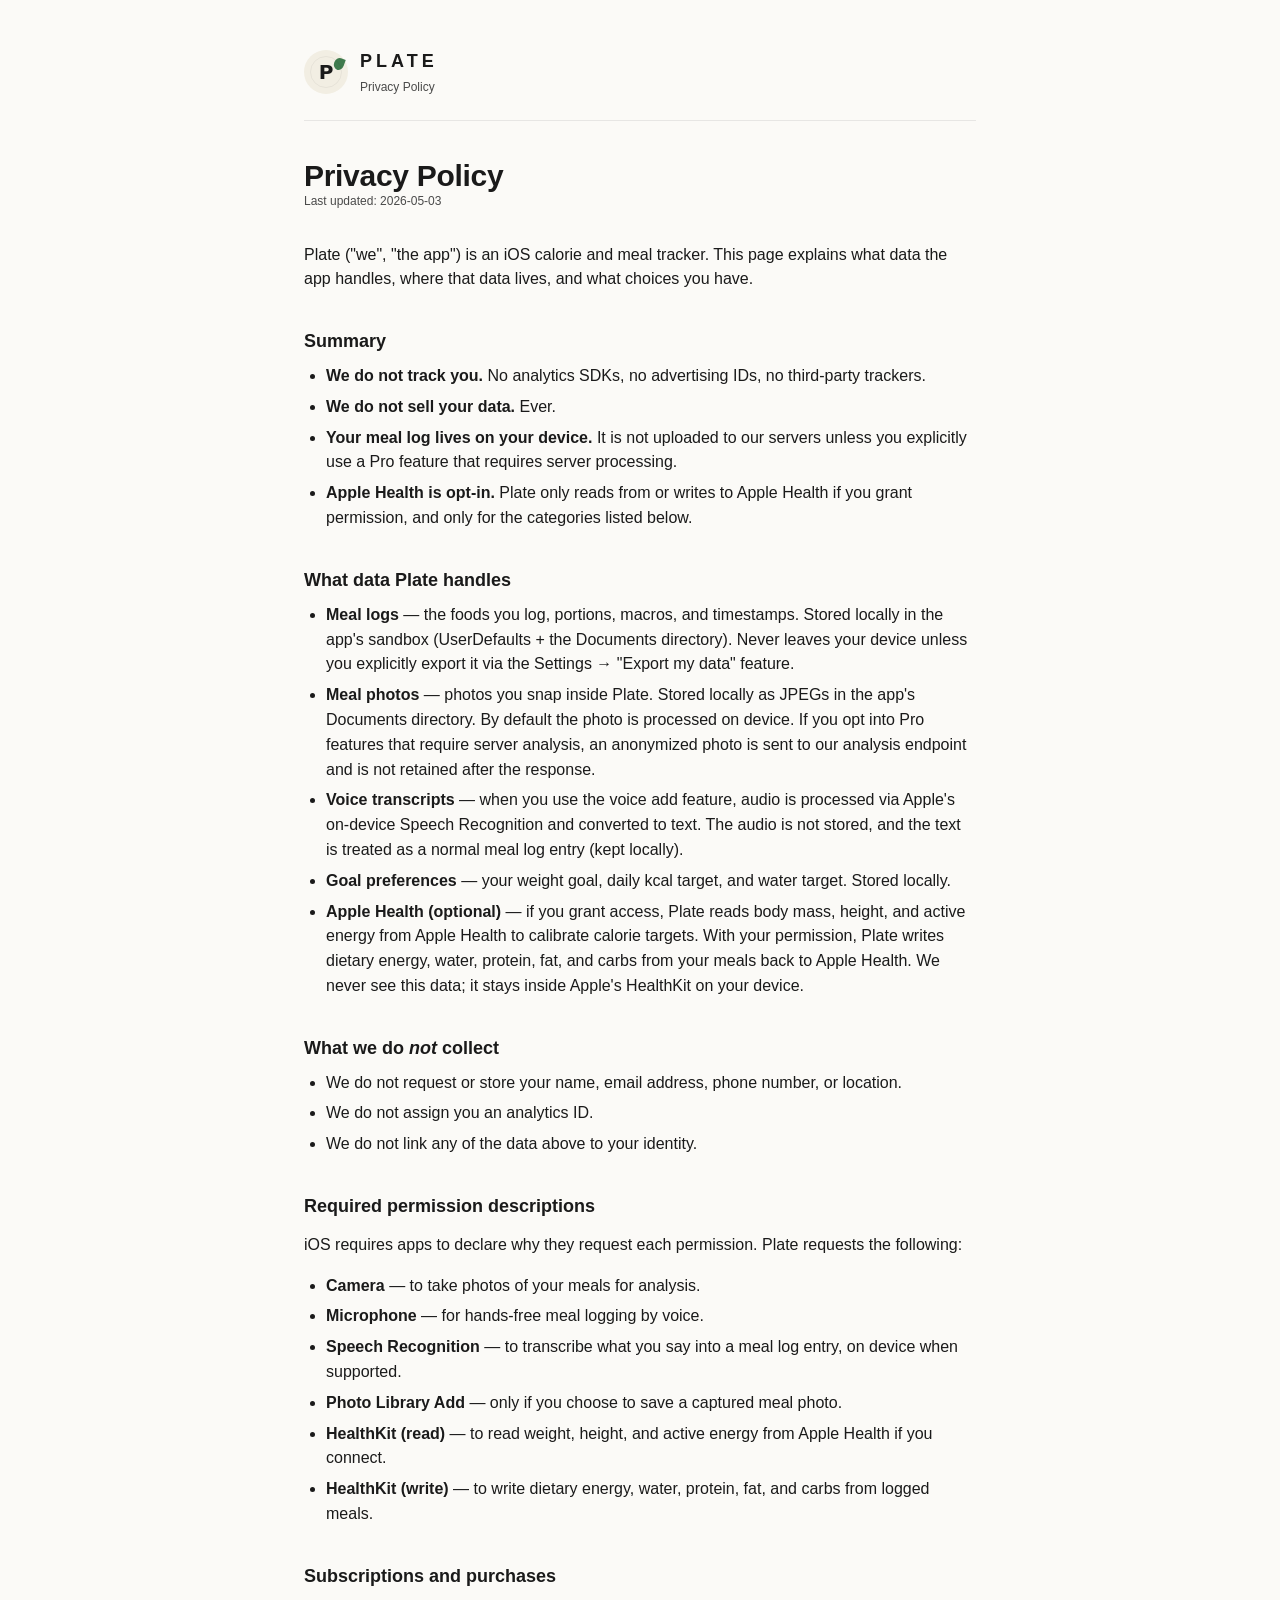
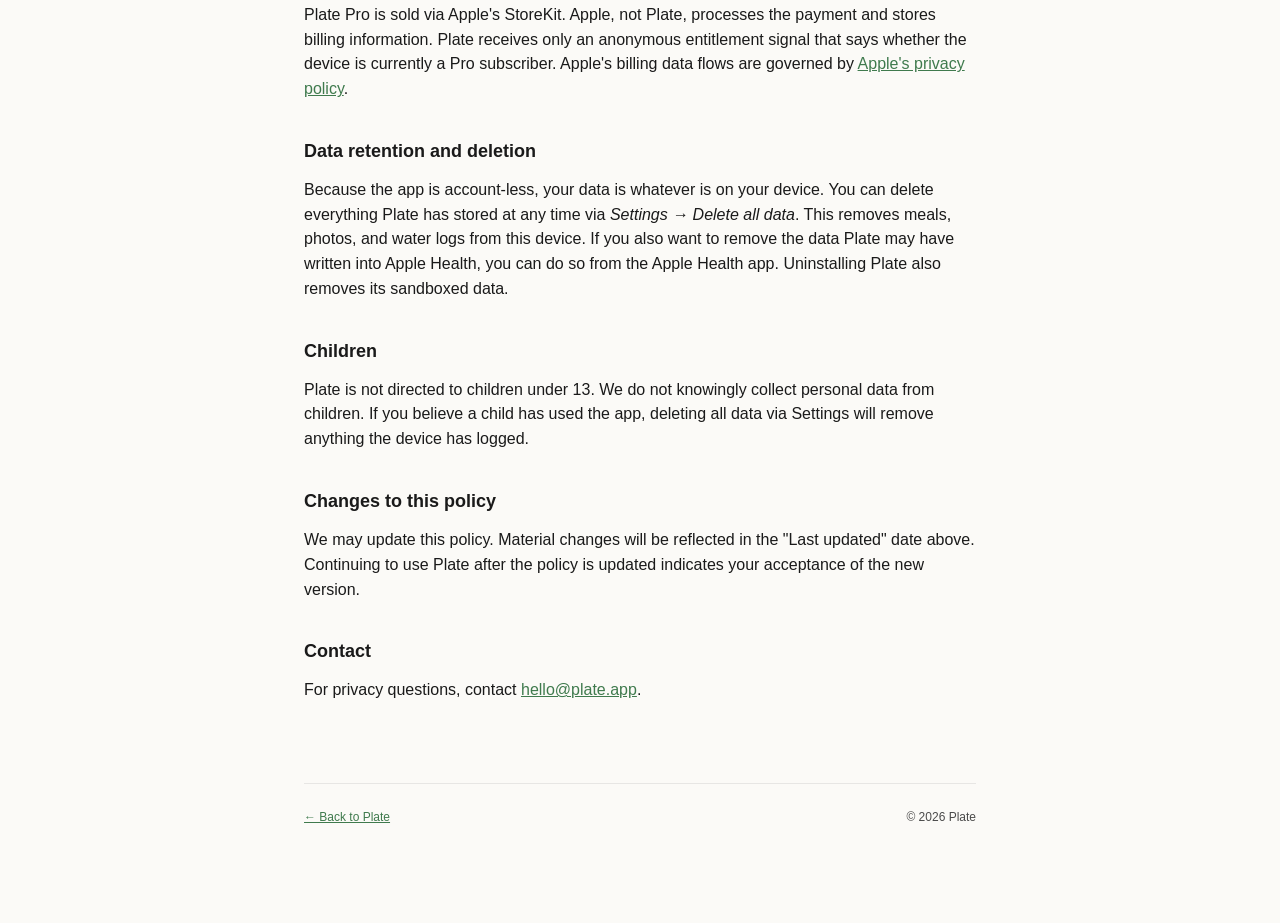
==== privacy.html @ ee0c0174 "chore: initial site (privacy, terms, support)" ====
<!doctype html>
<html lang="en">
<head>
  <meta charset="utf-8" />
  <meta name="viewport" content="width=device-width, initial-scale=1" />
  <title>Privacy Policy · Plate</title>
  <meta name="description" content="Plate's privacy policy. Photos analyzed on device by default. No tracking. No selling data." />
  <link rel="stylesheet" href="style.css" />
</head>
<body>
  <main>
    <header class="brand">
      <a href="index.html" style="text-decoration:none;color:inherit;display:flex;align-items:center;gap:12px;">
        <div class="logo" aria-hidden="true">
          <span class="glyph">P</span>
          <span class="sprig"></span>
        </div>
        <div>
          <div class="brand-name">PLATE</div>
          <div class="brand-meta">Privacy Policy</div>
        </div>
      </a>
    </header>

    <h1>Privacy Policy</h1>
    <div class="updated">Last updated: 2026-05-03</div>

    <p>Plate ("we", "the app") is an iOS calorie and meal tracker. This page explains what data the app handles, where that data lives, and what choices you have.</p>

    <h2>Summary</h2>
    <ul>
      <li><strong>We do not track you.</strong> No analytics SDKs, no advertising IDs, no third-party trackers.</li>
      <li><strong>We do not sell your data.</strong> Ever.</li>
      <li><strong>Your meal log lives on your device.</strong> It is not uploaded to our servers unless you explicitly use a Pro feature that requires server processing.</li>
      <li><strong>Apple Health is opt-in.</strong> Plate only reads from or writes to Apple Health if you grant permission, and only for the categories listed below.</li>
    </ul>

    <h2>What data Plate handles</h2>
    <ul>
      <li><strong>Meal logs</strong> — the foods you log, portions, macros, and timestamps. Stored locally in the app's sandbox (UserDefaults + the Documents directory). Never leaves your device unless you explicitly export it via the Settings → "Export my data" feature.</li>
      <li><strong>Meal photos</strong> — photos you snap inside Plate. Stored locally as JPEGs in the app's Documents directory. By default the photo is processed on device. If you opt into Pro features that require server analysis, an anonymized photo is sent to our analysis endpoint and is not retained after the response.</li>
      <li><strong>Voice transcripts</strong> — when you use the voice add feature, audio is processed via Apple's on-device Speech Recognition and converted to text. The audio is not stored, and the text is treated as a normal meal log entry (kept locally).</li>
      <li><strong>Goal preferences</strong> — your weight goal, daily kcal target, and water target. Stored locally.</li>
      <li><strong>Apple Health (optional)</strong> — if you grant access, Plate reads body mass, height, and active energy from Apple Health to calibrate calorie targets. With your permission, Plate writes dietary energy, water, protein, fat, and carbs from your meals back to Apple Health. We never see this data; it stays inside Apple's HealthKit on your device.</li>
    </ul>

    <h2>What we do <em>not</em> collect</h2>
    <ul>
      <li>We do not request or store your name, email address, phone number, or location.</li>
      <li>We do not assign you an analytics ID.</li>
      <li>We do not link any of the data above to your identity.</li>
    </ul>

    <h2>Required permission descriptions</h2>
    <p>iOS requires apps to declare why they request each permission. Plate requests the following:</p>
    <ul>
      <li><strong>Camera</strong> — to take photos of your meals for analysis.</li>
      <li><strong>Microphone</strong> — for hands-free meal logging by voice.</li>
      <li><strong>Speech Recognition</strong> — to transcribe what you say into a meal log entry, on device when supported.</li>
      <li><strong>Photo Library Add</strong> — only if you choose to save a captured meal photo.</li>
      <li><strong>HealthKit (read)</strong> — to read weight, height, and active energy from Apple Health if you connect.</li>
      <li><strong>HealthKit (write)</strong> — to write dietary energy, water, protein, fat, and carbs from logged meals.</li>
    </ul>

    <h2>Subscriptions and purchases</h2>
    <p>Plate Pro is sold via Apple's StoreKit. Apple, not Plate, processes the payment and stores billing information. Plate receives only an anonymous entitlement signal that says whether the device is currently a Pro subscriber. Apple's billing data flows are governed by <a href="https://www.apple.com/legal/privacy/data/en/app-store/" target="_blank" rel="noopener">Apple's privacy policy</a>.</p>

    <h2>Data retention and deletion</h2>
    <p>Because the app is account-less, your data is whatever is on your device. You can delete everything Plate has stored at any time via <em>Settings → Delete all data</em>. This removes meals, photos, and water logs from this device. If you also want to remove the data Plate may have written into Apple Health, you can do so from the Apple Health app. Uninstalling Plate also removes its sandboxed data.</p>

    <h2>Children</h2>
    <p>Plate is not directed to children under 13. We do not knowingly collect personal data from children. If you believe a child has used the app, deleting all data via Settings will remove anything the device has logged.</p>

    <h2>Changes to this policy</h2>
    <p>We may update this policy. Material changes will be reflected in the "Last updated" date above. Continuing to use Plate after the policy is updated indicates your acceptance of the new version.</p>

    <h2>Contact</h2>
    <p>For privacy questions, contact <a href="mailto:hello@plate.app">hello@plate.app</a>.</p>

    <footer>
      <a href="index.html">← Back to Plate</a>
      <span>© 2026 Plate</span>
    </footer>
  </main>
</body>
</html>
---- style.css ----
/* Plate · marketing/legal site stylesheet.
   Mirrors the in-app palette: off-white background, plate-ceramic accents,
   calorie-ink for body, protein-green for highlights. */

:root {
  --bg: #FBFAF7;
  --plate: #F2EEE3;
  --ink: #1A1A1A;
  --muted: #4A4A4A;
  --green: #3F7A4D;
  --hairline: rgba(0, 0, 0, 0.08);
}

* { box-sizing: border-box; }

html, body {
  margin: 0;
  padding: 0;
  background: var(--bg);
  color: var(--ink);
  font-family: -apple-system, BlinkMacSystemFont, "SF Pro Text", "Inter",
               "Helvetica Neue", Arial, sans-serif;
  font-size: 16px;
  line-height: 1.55;
  -webkit-font-smoothing: antialiased;
}

main {
  max-width: 720px;
  margin: 0 auto;
  padding: 48px 24px 96px;
}

header.brand {
  display: flex;
  align-items: center;
  gap: 12px;
  margin-bottom: 32px;
  padding-bottom: 24px;
  border-bottom: 1px solid var(--hairline);
}

.logo {
  width: 44px;
  height: 44px;
  border-radius: 50%;
  background: var(--plate);
  position: relative;
  flex: 0 0 44px;
}
.logo::after {
  content: "";
  position: absolute;
  inset: 6px;
  border-radius: 50%;
  border: 1px solid rgba(0,0,0,0.05);
}
.logo .glyph {
  position: absolute;
  inset: 0;
  display: grid;
  place-items: center;
  font-weight: 700;
  font-size: 20px;
  color: var(--ink);
  font-family: "SF Pro Display", -apple-system, system-ui, sans-serif;
}
.logo .sprig {
  position: absolute;
  width: 10px;
  height: 12px;
  right: 4px;
  top: 8px;
  background: var(--green);
  border-radius: 50% 0 50% 50%;
  transform: rotate(20deg);
}

.brand-name {
  font-size: 18px;
  font-weight: 600;
  letter-spacing: 4px;
}

.brand-meta {
  font-size: 12px;
  color: var(--muted);
  margin-top: 2px;
}

h1 {
  font-size: 30px;
  font-weight: 600;
  margin: 0 0 8px;
  letter-spacing: -0.01em;
}

.subtitle {
  color: var(--muted);
  margin: 0 0 32px;
}

h2 {
  font-size: 18px;
  font-weight: 600;
  margin: 36px 0 8px;
}

p, li { color: var(--ink); }

p { margin: 12px 0 16px; }

ul {
  padding-left: 22px;
  margin: 8px 0 16px;
}

li { margin: 6px 0; }

a { color: var(--green); }
a:hover { text-decoration: underline; }

.card {
  background: var(--plate);
  border-radius: 16px;
  padding: 18px 22px;
  margin: 20px 0;
}

.tile-row {
  display: grid;
  grid-template-columns: 1fr 1fr 1fr;
  gap: 12px;
  margin-top: 24px;
}

.tile {
  display: block;
  background: var(--plate);
  border-radius: 14px;
  padding: 18px;
  text-decoration: none;
  color: var(--ink);
  border: 1px solid transparent;
  transition: border-color 120ms ease;
}
.tile:hover { border-color: var(--green); }
.tile h3 { font-size: 15px; margin: 0 0 4px; font-weight: 600; }
.tile p  { font-size: 13px; color: var(--muted); margin: 0; }

footer {
  margin-top: 80px;
  padding-top: 24px;
  border-top: 1px solid var(--hairline);
  font-size: 12px;
  color: var(--muted);
  display: flex;
  justify-content: space-between;
  flex-wrap: wrap;
  gap: 12px;
}

.updated {
  font-size: 12px;
  color: var(--muted);
  margin-top: -16px;
  margin-bottom: 32px;
}

@media (max-width: 540px) {
  main { padding: 28px 18px 72px; }
  h1 { font-size: 26px; }
  .tile-row { grid-template-columns: 1fr; }
}
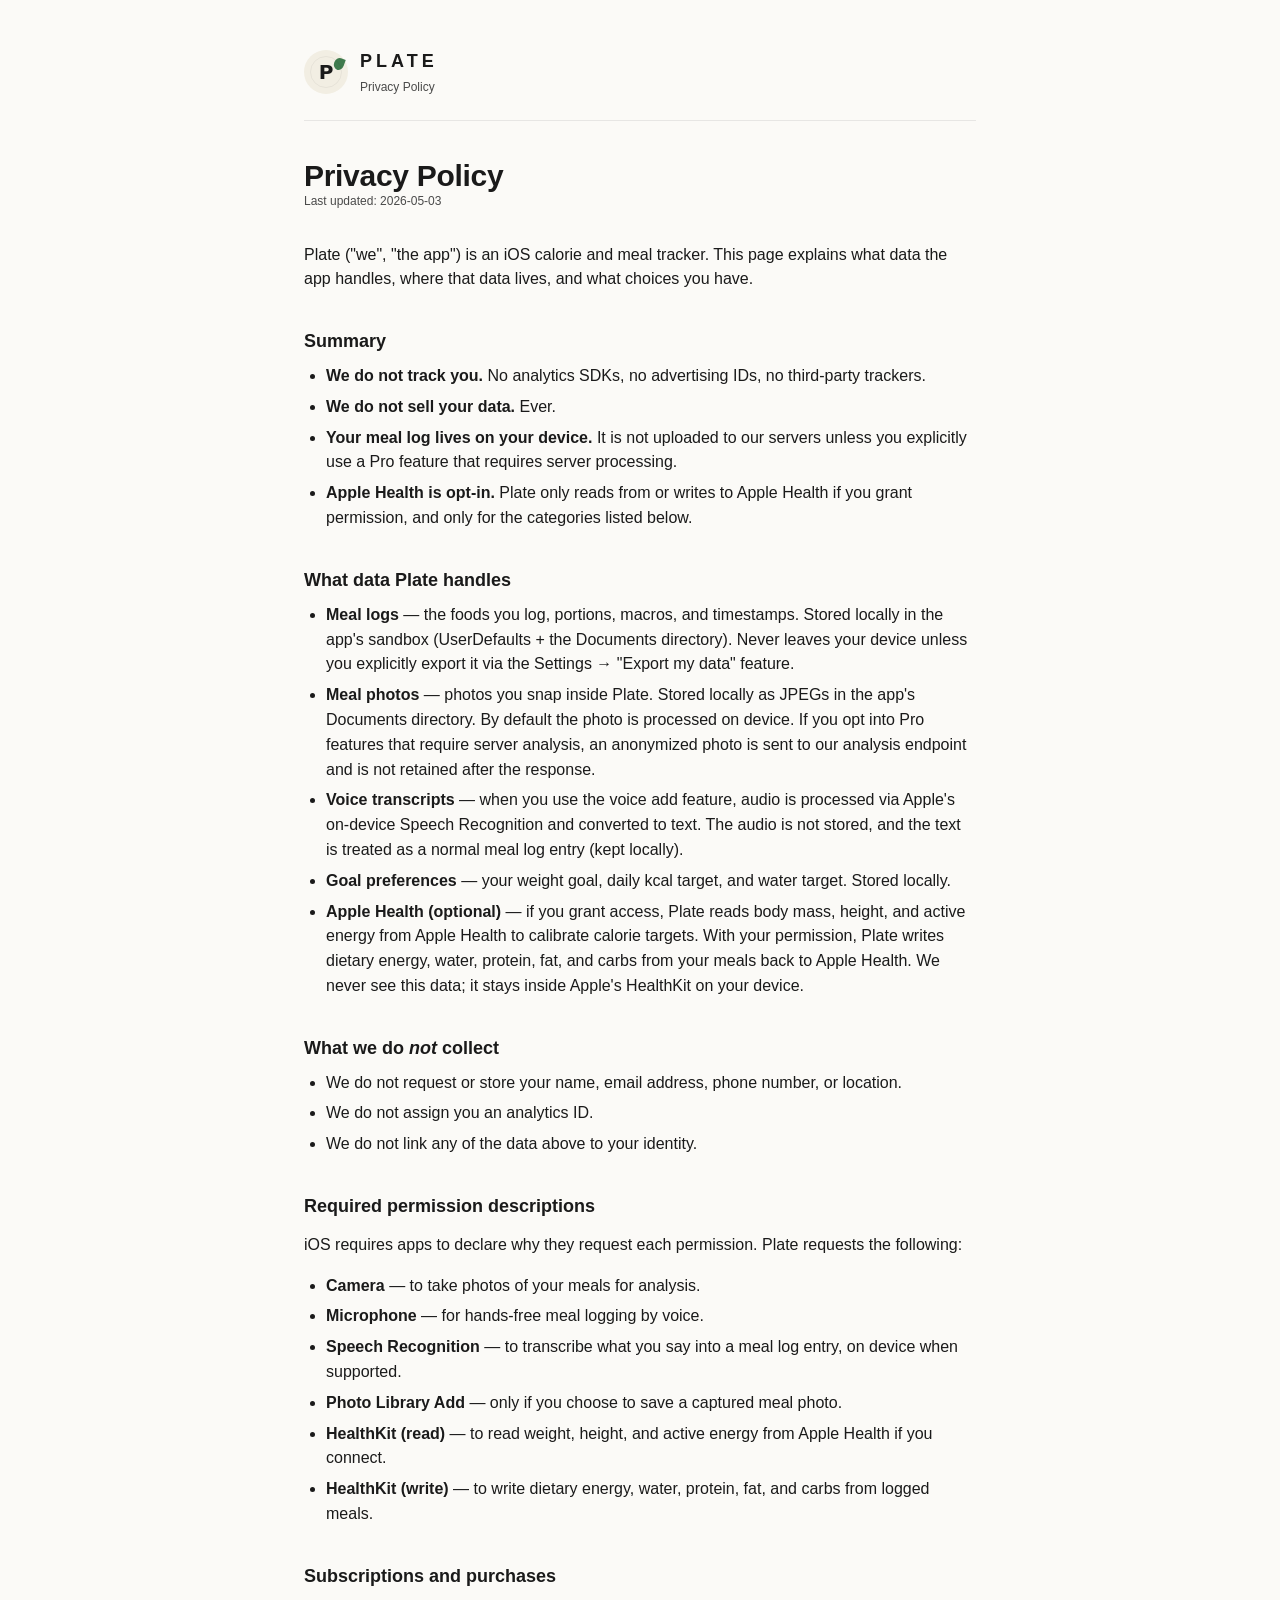
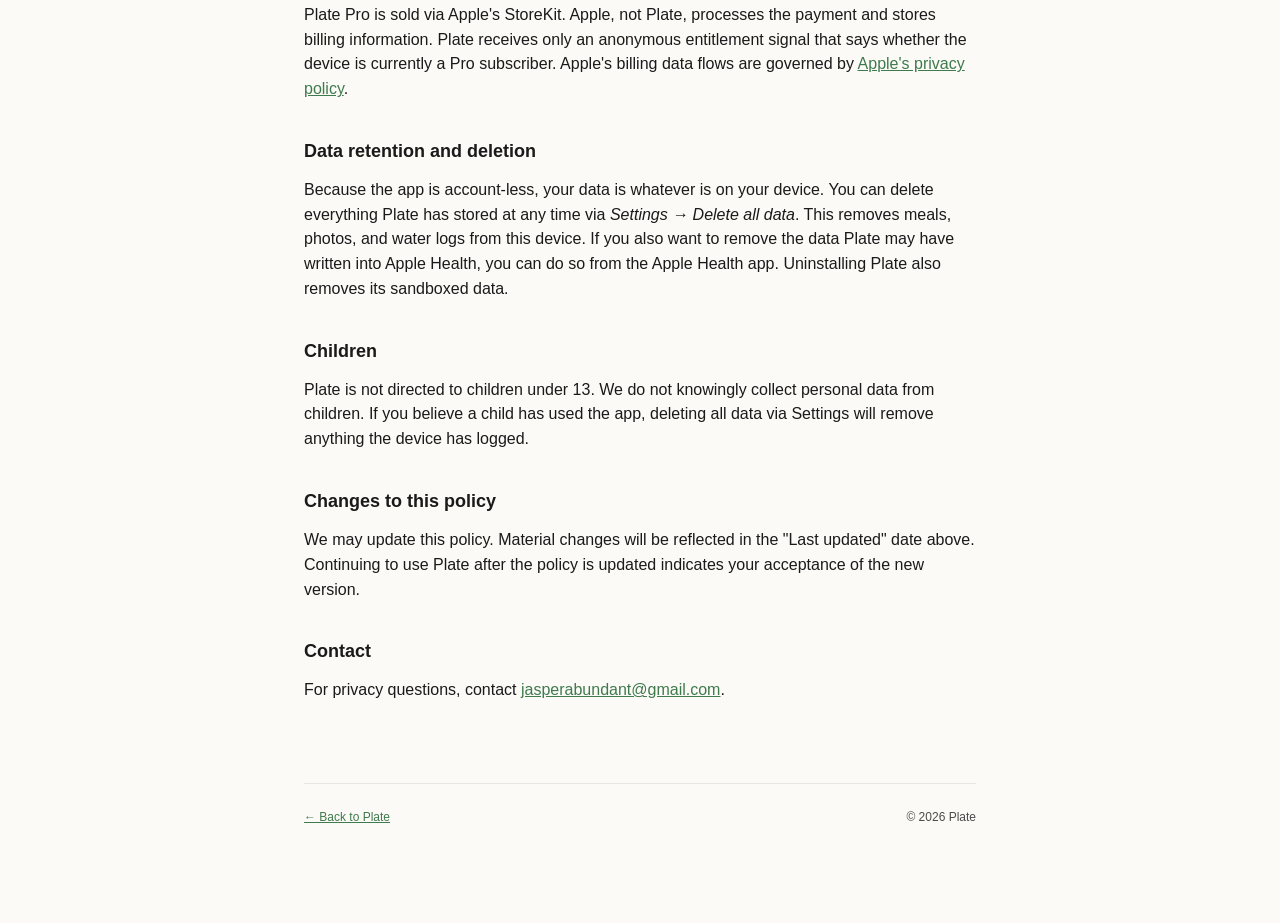
==== commit fbdd91a8: "chore: real contact info (email + phone)" ====
--- a/privacy.html
+++ b/privacy.html
@@ -75,7 +75,7 @@
     <p>We may update this policy. Material changes will be reflected in the "Last updated" date above. Continuing to use Plate after the policy is updated indicates your acceptance of the new version.</p>
 
     <h2>Contact</h2>
-    <p>For privacy questions, contact <a href="mailto:hello@plate.app">hello@plate.app</a>.</p>
+    <p>For privacy questions, contact <a href="mailto:jasperabundant@gmail.com">jasperabundant@gmail.com</a>.</p>
 
     <footer>
       <a href="index.html">← Back to Plate</a>
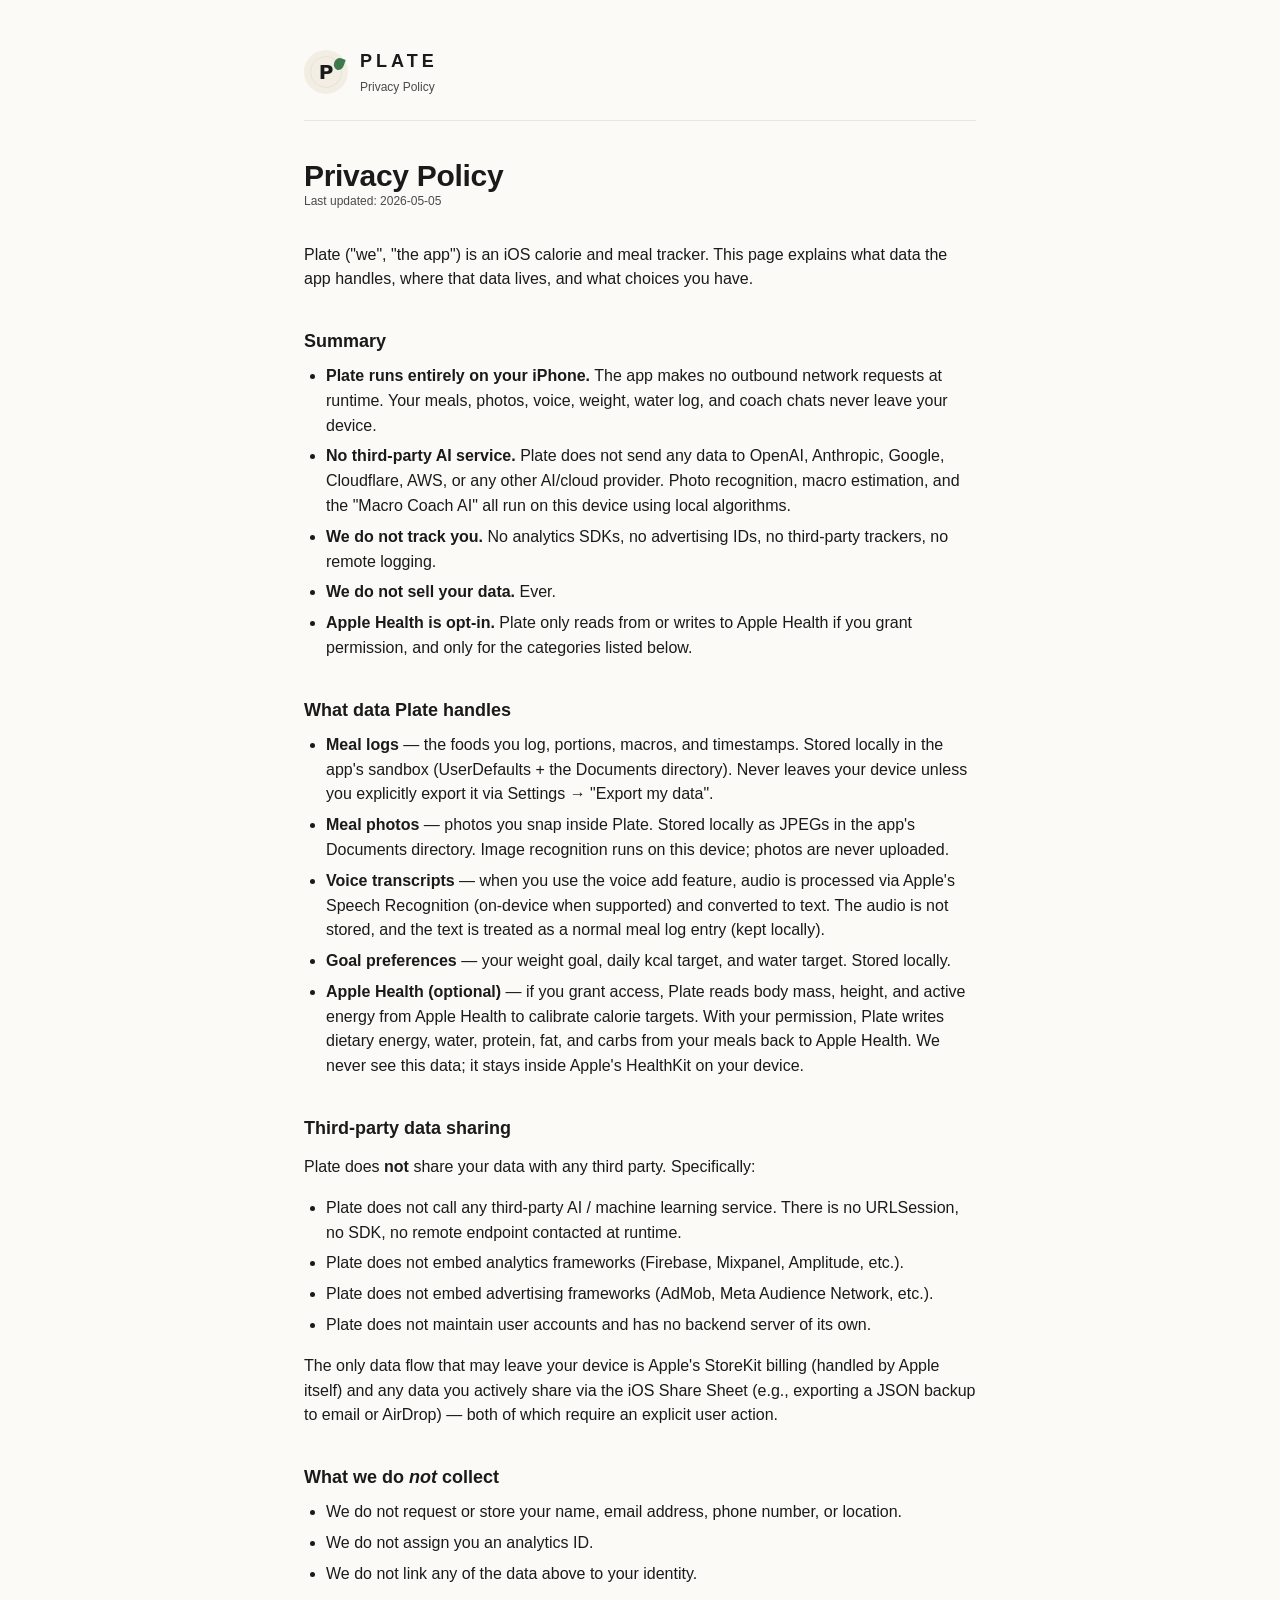
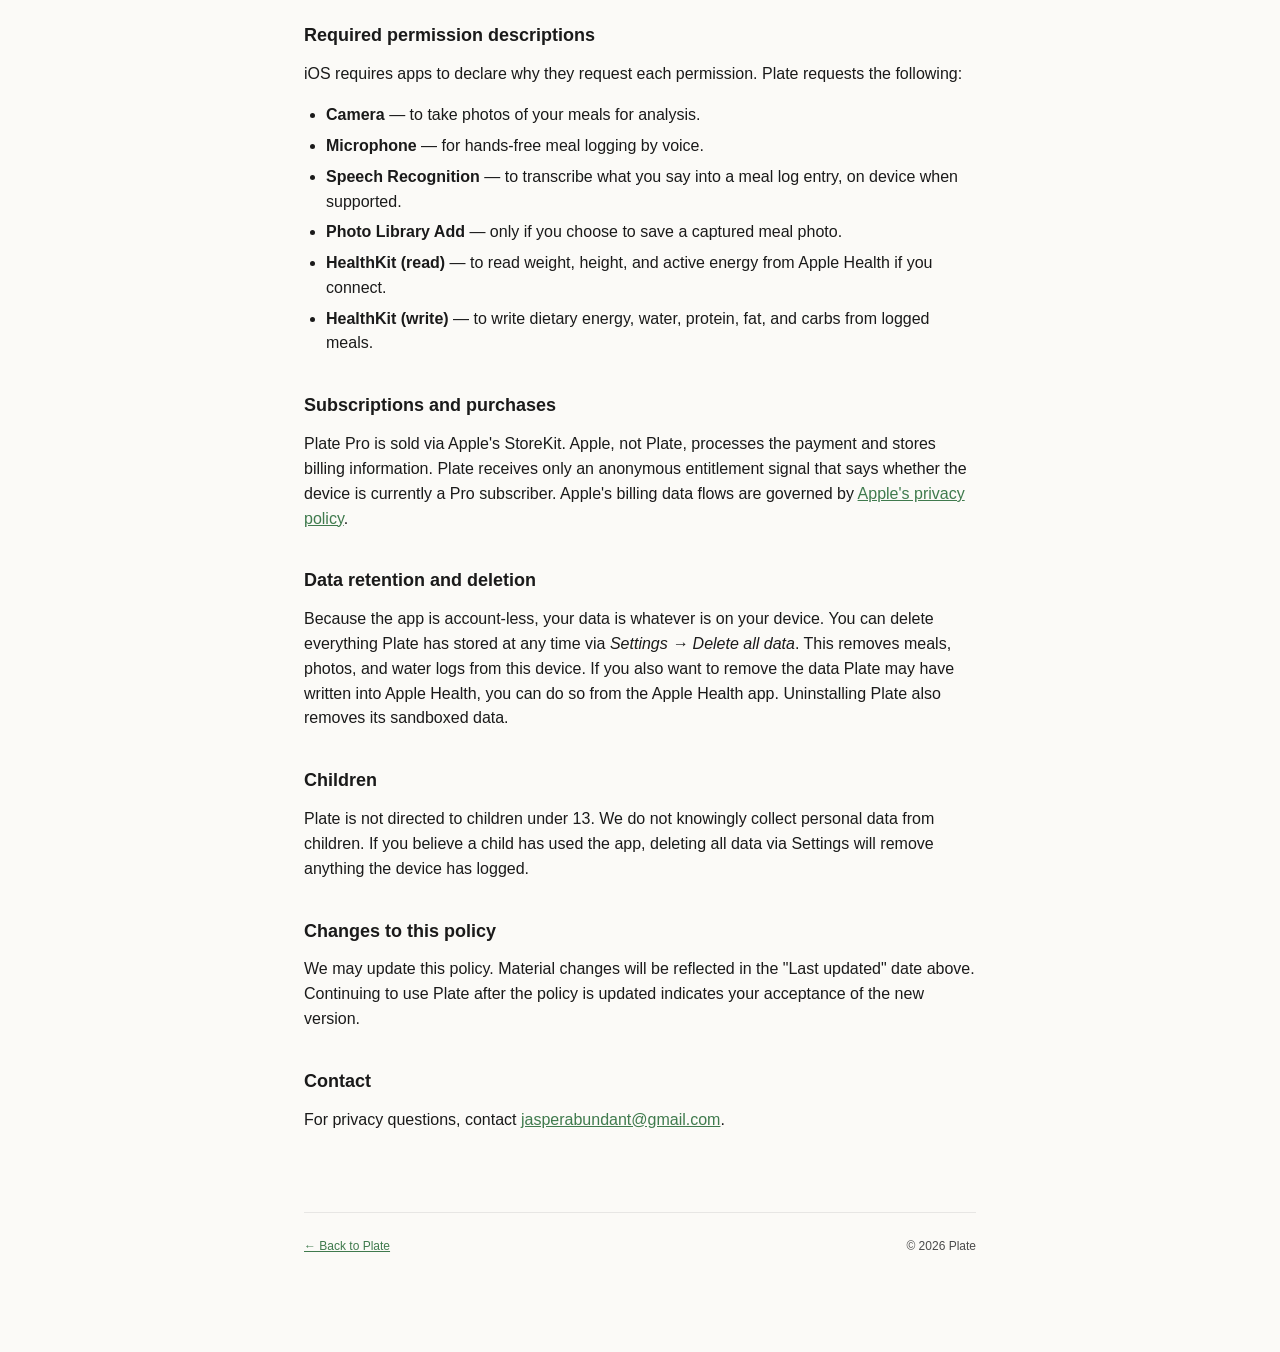
==== commit 15c10d82: "Clarify on-device-only processing and add subscription pricing Apple's review noted that the prior p" ====
--- a/privacy.html
+++ b/privacy.html
@@ -23,26 +23,37 @@
     </header>
 
     <h1>Privacy Policy</h1>
-    <div class="updated">Last updated: 2026-05-03</div>
+    <div class="updated">Last updated: 2026-05-05</div>
 
     <p>Plate ("we", "the app") is an iOS calorie and meal tracker. This page explains what data the app handles, where that data lives, and what choices you have.</p>
 
     <h2>Summary</h2>
     <ul>
-      <li><strong>We do not track you.</strong> No analytics SDKs, no advertising IDs, no third-party trackers.</li>
+      <li><strong>Plate runs entirely on your iPhone.</strong> The app makes no outbound network requests at runtime. Your meals, photos, voice, weight, water log, and coach chats never leave your device.</li>
+      <li><strong>No third-party AI service.</strong> Plate does not send any data to OpenAI, Anthropic, Google, Cloudflare, AWS, or any other AI/cloud provider. Photo recognition, macro estimation, and the "Macro Coach AI" all run on this device using local algorithms.</li>
+      <li><strong>We do not track you.</strong> No analytics SDKs, no advertising IDs, no third-party trackers, no remote logging.</li>
       <li><strong>We do not sell your data.</strong> Ever.</li>
-      <li><strong>Your meal log lives on your device.</strong> It is not uploaded to our servers unless you explicitly use a Pro feature that requires server processing.</li>
       <li><strong>Apple Health is opt-in.</strong> Plate only reads from or writes to Apple Health if you grant permission, and only for the categories listed below.</li>
     </ul>
 
     <h2>What data Plate handles</h2>
     <ul>
-      <li><strong>Meal logs</strong> — the foods you log, portions, macros, and timestamps. Stored locally in the app's sandbox (UserDefaults + the Documents directory). Never leaves your device unless you explicitly export it via the Settings → "Export my data" feature.</li>
-      <li><strong>Meal photos</strong> — photos you snap inside Plate. Stored locally as JPEGs in the app's Documents directory. By default the photo is processed on device. If you opt into Pro features that require server analysis, an anonymized photo is sent to our analysis endpoint and is not retained after the response.</li>
-      <li><strong>Voice transcripts</strong> — when you use the voice add feature, audio is processed via Apple's on-device Speech Recognition and converted to text. The audio is not stored, and the text is treated as a normal meal log entry (kept locally).</li>
+      <li><strong>Meal logs</strong> — the foods you log, portions, macros, and timestamps. Stored locally in the app's sandbox (UserDefaults + the Documents directory). Never leaves your device unless you explicitly export it via Settings → "Export my data".</li>
+      <li><strong>Meal photos</strong> — photos you snap inside Plate. Stored locally as JPEGs in the app's Documents directory. Image recognition runs on this device; photos are never uploaded.</li>
+      <li><strong>Voice transcripts</strong> — when you use the voice add feature, audio is processed via Apple's Speech Recognition (on-device when supported) and converted to text. The audio is not stored, and the text is treated as a normal meal log entry (kept locally).</li>
       <li><strong>Goal preferences</strong> — your weight goal, daily kcal target, and water target. Stored locally.</li>
       <li><strong>Apple Health (optional)</strong> — if you grant access, Plate reads body mass, height, and active energy from Apple Health to calibrate calorie targets. With your permission, Plate writes dietary energy, water, protein, fat, and carbs from your meals back to Apple Health. We never see this data; it stays inside Apple's HealthKit on your device.</li>
     </ul>
+
+    <h2>Third-party data sharing</h2>
+    <p>Plate does <strong>not</strong> share your data with any third party. Specifically:</p>
+    <ul>
+      <li>Plate does not call any third-party AI / machine learning service. There is no URLSession, no SDK, no remote endpoint contacted at runtime.</li>
+      <li>Plate does not embed analytics frameworks (Firebase, Mixpanel, Amplitude, etc.).</li>
+      <li>Plate does not embed advertising frameworks (AdMob, Meta Audience Network, etc.).</li>
+      <li>Plate does not maintain user accounts and has no backend server of its own.</li>
+    </ul>
+    <p>The only data flow that may leave your device is Apple's StoreKit billing (handled by Apple itself) and any data you actively share via the iOS Share Sheet (e.g., exporting a JSON backup to email or AirDrop) — both of which require an explicit user action.</p>
 
     <h2>What we do <em>not</em> collect</h2>
     <ul>
